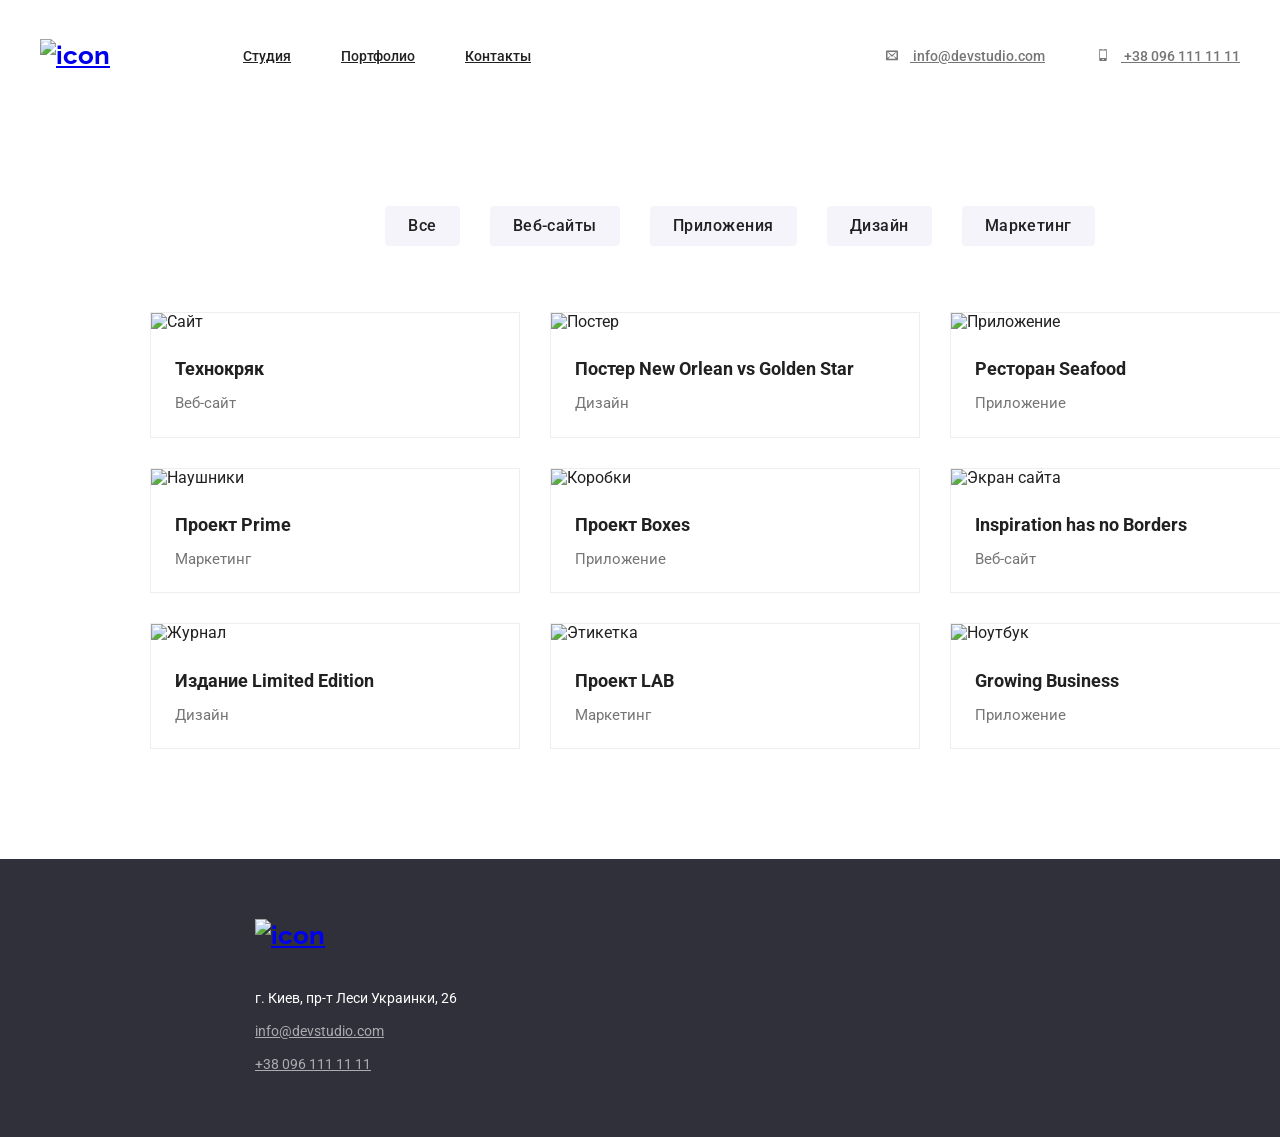
==== portfolio.html @ 8d063fea "commit" ====
<!DOCTYPE html>
<html lang="en">
<head>
    <meta charset="UTF-8">
    <meta name="viewport" content="width=device-width, initial-scale=1.0">
    <title>WebStudio</title>
    <link href="https://fonts.googleapis.com/css2?family=Roboto:wght@400;500;700;900&display=swap" rel="stylesheet"/>
    <link href="https://fonts.googleapis.com/css2?family=Raleway:wght@700&display=swap" rel="stylesheet"/>
    <link rel="stylesheet" href="https://cdnjs.cloudflare.com/ajax/libs/modern-normalize/1.0.0/modern-normalize.min.css">
    <link rel="stylesheet" href="./css/styles.css"/>
</head>
<body class="page">
    <header class="page-header">
        <nav class="container main-nav">
        <a href="/index.html" class="logo">
            <img src=" ./images/WebStudio.svg" alt="icon" />
         </a>

         <ul class="site-nav list">
            <li  class="item"> 
                <a href="./index.html" class="link .current">Студия</a>
            </li>
            <li class="item"> 
                <a href="./portfolio.html" class="link">Портфолио</a>
            </li>
            <li class="item">
                 <a href="" class="link">Контакты</a>
            </li>
         </ul>

         <ul class="auth-nav list">
            <li class="item">
                <a href="mailto:info@devstudio.com" class="nav-info">
                    <svg class="envelop-icon">
                    <use href="./images/sprite.svg#icon-envelop"></use>
                    </svg>
                    info@devstudio.com
                </a>
            </li>
            <li class="item"> 
                <a href="tel:+380961111111" class="nav-info">
                    <svg class="envelop-icon">
                        <use href="./images/sprite.svg#icon-mobile"></use>
                        </svg>
                    +38 096 111 11 11
                </a>
            </li>
         </ul>
        </nav> 
    </header>
     
    <main>
        
        <section class="portfolio-section">
            <ul class="nav-portfolio list">
                <li class="item">
                    <button type=button class="button-primary">Все</button>
                </li>
                <li class="item">
                    <button type=button class="button-primary">Веб-сайты</button>
                </li>
                <li class="item">
                    <button type=button class="button-primary">Приложения</button>
                </li>
                <li class="item">
                    <button type=button class="button-primary">Дизайн</button>
                </li>
                <li class="item">
                    <button type=button class="button-primary">Маркетинг</button>
                    
                </li>
            </ul>
        </section>
        
        <section class="exemples-section">
            <ul class="exemples-portfolio list">
                <li class="item">
                    <img src="./images/img.png" alt="Сайт" width="370">
                    <h1 class="exemples-title">Технокряк</h1>
                    <p class="about-portfolio-text">Веб-сайт</p>
                </li>
                <li class="item">
                    <img src="./images/img1.png" alt="Постер" width="370">
                    <h1 class="exemples-title">Постер New Orlean vs Golden Star</h1>
                    <p class="about-portfolio-text">Дизайн</p>
                </li>
                <li class="item">
                    <img src="./images/img2.png" alt="Приложение" width="370">
                    <h1 class="exemples-title">Ресторан Seafood</h1>
                    <p class="about-portfolio-text">Приложение</p>
                </li>
                <li class="item">
                    <img src="./images/img3.png" alt="Наушники" width="370">
                    <h1 class="exemples-title">Проект Prime</h1>
                    <p class="about-portfolio-text">Маркетинг</p>
                </li>
                <li class="item">
                    <img src="./images/img4.png" alt="Коробки" width="370">
                    <h1 class="exemples-title">Проект Boxes</h1>
                    <p class="about-portfolio-text">Приложение</p>
                </li>
                <li class="item">
                    <img src="./images/img5.png" alt="Экран сайта" width="370">
                    <h1 class="exemples-title">Inspiration has no Borders</h1>
                    <p class="about-portfolio-text">Веб-сайт</p>
                </li>
                <li class="item">
                    <img src="./images/img6.png" alt="Журнал" width="370">
                    <h1 class="exemples-title">Издание Limited Edition</h1>
                    <p class="about-portfolio-text">Дизайн</p>
                </li>
                <li class="item">
                    <img src="./images/img7.png" alt="Этикетка" width="370">
                    <h1 class="exemples-title">Проект LAB</h1>
                    <p class="about-portfolio-text">Маркетинг</p>
                </li>
                <li class="item">
                    <img src="./images/img8.png" alt="Ноутбук" width="370">
                    <h1 class="exemples-title">Growing Business</h1>
                    <p class="about-portfolio-text">Приложение</p>
                </li>
            </ul>
        </section>
    </main>

    <footer class="footer">
        <ul class="our-contacts list">
            <li class="logo-footer">
                <a href="/index.html" class="logo">
                    <img src=" ./images/WebStudio.svg" alt="icon" />
                 </a>
            </li>
            <li class="adress-footer">
               <p class="adress">г. Киев, пр-т Леси Украинки, 26</p>  
            </li>
            <li class="contacts-malito">
                <a href="mailto:info@devstudio.com" class="contacts-mt">info@devstudio.com</a>
            </li>
            <li class="contacts-tel">
                <a href="tel:+380961111111" class="contacts-mt">+38 096 111 11 11</a>
            </li>
        </ul>
    </footer>
</body>
</html>
---- css/styles.css ----
html {
    box-sizing: border-box;
}

*,
*::before,
*::after {
    box-sizing: inherit;
}

:root {
    --primary-text-color: #212121;
    --secondary-text-color: #757575;
    --three-text-color: #FFFFFF;
    --fourth-text-color: #2196F3;
    --five-text-color: rgba(255, 255, 255, 0.6);
    --six-text-color:#2F303A;
    --seven-text-color:#F5F4FA;
    --eleven-text-color: rgba(47, 48, 58, 0.4);
    --nine-text-color:#C4C4C4;
    --ten-text-color: #AFB1B8;
    --eleven-text-color: #E5E5E5;
}

.page {
    margin-right: auto;
    margin-left: auto;
    margin-bottom: auto;

    background: var(--three-text-color);
    color: var(--primary-text-color);
    font-family: 'Roboto', sans-serif;
}

.page-header {
    margin-left: auto;
    margin-right: auto;
    width: 1200px;
}

.list {
    list-style: none;
}

.main-nav {
    display: flex;
    align-items: center;
}

.logo {
    font-family: Raleway;
    font-weight: bold;      
    font-size: 26px;
    line-height: 1.3;
}

.site-nav {
    display: flex;
    margin-left: 93px;
}

.site-nav .item {
    margin-right: 50px;
}

.site-nav .item:last-child {
    margin-right: 0px;
}

.site-nav .item:not(:last-child) {
    margin-right: 50px;
}

.site-nav .link {
    display: block;
    padding-top: 32px;
    padding-bottom: 32px;

    color: var(--primary-text-color);
    font-weight: 500;
    font-size: 14px;
    line-height: 1.15;
}

.site-nav .link:hover, .site-nav .link:focus {
    color: var(--fourth-text-color); 
}

.site-nav .link.current {
    color: var(--fourth-text-color);
}

.auth-nav {
    display: flex;
    margin-left: auto;
    justify-content: space-between;
    align-items: center;
}

.auth-nav .item + .item {
    margin-left: 50px;
}

.nav-info {
    display: block;
    padding-top: 32px;
    padding-bottom: 32px;

    color:var(--secondary-text-color);
    font-weight: 500;
    font-size: 14px;
    line-height: 1.15;
}

.nav-info:hover, .nav-info:focus {
    color: var(--fourth-text-color); 
}

.envelop {
    display: flex;
}

.envelop-icon {
    width: 16px;
    height: 12px;
    margin-right: 10px;
    fill: var(--secondary-text-color);
}

.envelop-icon:hover {
    fill: var(--fourth-text-color);
} 

.envelop-icon:focus {
    fill: var(--fourth-text-color);
}



             /*hero*/


.our-section {
    margin-top: 0px;
    color: var(--primary-text-color);  
}

.hero {
    margin-left: auto;
    margin-right: auto;
    margin-top: 0px;
    height: 600px;
    text-align: center;
    background: var(--six-text-color);

}

.hero {
    background-image:linear-gradient(var(--nine-text-color));
    background-image: url(../images/Img9.jpg);
    background-repeat: no-repeat;
    background-position: center;
    background-size: cover;
}

.button {
    display: inline-block;
    padding: 10px 32px;
    border-radius: 4px;
    border: 1px solid transparent;
    margin-bottom: 200px;
    align-items: center;

    color: var(--three-text-color);
    background: var(--fourth-text-color);
    font-weight: bold;
    font-size: 16px;
    line-height: 1.87;
    text-align: center;
}

.hero-title {
    margin-top: 0px;
    margin-bottom: 0px;
    padding-bottom: 30px;
    padding-top: 200px;
    padding-left: 452px;
    padding-right: 452px;
    color: var(--three-text-color);
    font-weight: 900;
    font-size: 44px;
    line-height: 1.36;
    text-align: center;
    text-transform: uppercase;
}

.our-section{
    display: flex;
    margin-left: auto;
    margin-right: auto;
    width: 1440px;
    justify-content: center;

}

.about-our {
    display: flex;
    margin-top: 0px;
    margin-bottom: 0px;
    padding-right: 20px;
    padding-left: 20px;
    padding-top: 94px;
    flex-wrap: wrap;
}

.about-our .item {
    display: block;
}

.about-our .item::before {
    display: block;
    content: "";
    height: 120px;
    background-color: var(--seven-text-color);
    border-radius: 4px;
    margin-right: 30px;

    background-repeat: no-repeat;
    background-position: center;
}

.icon-anthena::before {
    background-image: url(../images/antenna1.png);
}

.icon-clock::before {
    background-image: url(../images/clock1.png);
}

.icon-diagram::before {
    background-image: url(../images/diagram1.png);
}

.icon-astronaut::before {
    background-image: url(../images/astronaut1.png);
}

.about-our-title {
    margin-top: 0px;
    margin-bottom: 0px;
    padding-top: 30px;
    padding-bottom: 10px;

    color: var(--primary-text-color);
    font-weight: bold;
    font-size: 14px;
    line-height: 1.15;
    text-transform: uppercase;
}

.about-our-text {
    margin-right: 30px;
    width: 270px;
    margin-top: 0px;
    margin-bottom: 0px;
    padding-bottom: 94px;

    color: var(--secondary-text-color);
    font-size: 15px;
    line-height: 1.7;
}

.about-our .item:last-child {
    margin-right: 0px;
}

    /*work*/

.work-section {
    margin-left: auto;
    margin-right: auto;
    width: 1440px;
    justify-content: center;
}

.work {
    margin-top: 0px;
    margin-bottom: 0px;
    padding-bottom: 50px;

    color: var(--primary-text-color);
    font-weight: bold;
    font-size: 36px;
    line-height: 1.16;
    text-align: center;
}

.our-work {
    display: flex;
    justify-content: center;
    margin-top: 0px;
    padding-left: 20px;
    padding-right: 20px;
    padding-bottom: 94px;
}

.our-work .item {
    margin-right: 30px;
}

.our-work .item:last-child {
    margin-right: 0px;
}

        /*team*/

.team-section {
    margin-left: auto;
    margin-right: auto;
    margin-bottom: auto;
    justify-content: center;
    background: var(--seven-text-color); 
    padding-bottom: 94px;  

}

.team   {
    margin-top: 0px;
    padding-bottom: 50px;
    padding-top: 94px;

    color: var(--primary-text-color);
    font-weight: bold;
    font-size: 36px;
    line-height: 1.16;
    text-align: center; 
}

.teamated {
    margin-top: 0px;
    margin-bottom: 0px;
    padding-bottom: 10px;
    width: 270px;

    color: var(--primary-text-color);
    font-weight: 500;
    font-size: 16px;
    line-height: 1.18;
    text-align: center;
}

.about-team-text {
    margin-right: 30px;
    width: 270px;
    margin-top: 0px;
    margin-bottom: 0px;
    /*padding-bottom: 30px;*/

    color:var(--secondary-text-color);
    font-size: 15px;
    line-height: 1.7;
    text-align: center;
}

.our-team {
    display: flex;
    justify-content: center;
    margin-top: 0px;
    margin-bottom: 0px;

}

.our-team .item {
    flex-grow: 0;
    margin-right: 30px;
    width: 270px;
    background-color: var(--three-text-color);
    border-radius: 0px 0px 4px 4px;
    box-shadow: 0px 1px 3px rgba(0, 0, 0, 0.12), 0px 1px 1px rgba(0, 0, 0, 0.14), 0px 2px 1px rgba(0, 0, 0, 0.2);
}

.photo-team {
    margin-top: 0px;
    padding-bottom: 30px;
}

.social {
    display: flex;
    justify-content: center;
    padding-top: 16px;
    padding-bottom: 30px;
    margin-left: auto;
    margin-right: auto;
    padding-left: 0px;
}


.social-item {
    width: 20px;
    height: 20px;
    fill: #AFB1B8;
}

.social-item:not(:last-child) {
    margin-right: 10px;
}

.social-item:hover, .social-lists:focus, 
.social-item:focus, .social-lists:hover {
    fill: var(--three-text-color);
    background-color: var(--fourth-text-color);
}

.social-lists {
    display: flex;
    justify-content: center;
    align-items: center;
    width: 44px;
    height: 44px;
    background-color: var(--three-text-color);
    border-radius: 50%;
    -webkit-border-radius: 50%;
    -moz-border-radius: 50%;
    -ms-border-radius: 50%;
    -o-border-radius: 50%;
}

       /*clients*/
.our-clients .item {
    width: 170px;
    background-color: var(--eleven-text-color);
}

.our-clients {
    display: flex;
}

.icon-clients {
    width: 45px;
    height: 50px;
    fill: var(--fourth-text-color);
}

       /*foorer*/

.footer {
    background: var(--six-text-color); 
}

.our-contacts {
    margin-top: 0px;
    margin-bottom: 0px;
    margin-left: 215px;
}

.logo-footer {
    padding-top: 60px;
}

.adress-footer {
    margin-top: 0px;
    margin-bottom: 0px;
    padding-top: 20px;
}

.adress {
    margin-right: 0px;
    margin-bottom: 0px;
    color: var(--three-text-color);
    font-size: 14px;
    line-height: 1.7;
}

.contacts-malito {
    padding-top: 9px;
}

.contacts-tel {
    padding-top: 9px;
    padding-bottom: 60px;
}

.contacts-mt {
    color: var(--five-text-color);
    font-size: 14px;
    line-height: 1.7;
}



/* Portfolio*/

.portfolio-section {
    width: 1440px;
    margin-top: 0px;
    margin-right: auto;
    margin-left: auto;
}

.nav-portfolio {
    display: flex;
    margin-top: 0px;
    justify-content: center;
}

.nav-portfolio .item {
    margin-right: 30px;
    padding-top: 94px;
}

.nav-portfolio .item:last-child {
    margin-right: 0px;
}

.button-primary {
    display: inline-block;
    padding: 6px 22px;
    border-radius: 4px;
    border: 1px solid transparent;

    color: var(--primary-text-color);
    background: var(--seven-text-color);
    font-family: inherit;
    font-weight: 500;
    font-size: 16px;
    line-height: 1.6;
    letter-spacing: 0.03em;
    text-align: center;
}

.button-primary:hover, .button-primary:focus {
    color: var(--three-text-color);
    background: var(--fourth-text-color);
}

.exemples-section {
    width: 1440px;
    padding-left: 110px;
    padding-right: 20px;
    margin-top: 0px;
    margin-bottom: 0px;
    margin-left: auto;
    margin-right: auto;
}

.exemples-portfolio {
    display: flex;
    flex-wrap: wrap;
    padding-top: 50px;
    padding-bottom: 94px;
}

.exemples-portfolio .item {
    width: 370px;
    margin-right: 30px;
    margin-bottom: 30px;

    border: 1px solid #EEEEEE;
    box-sizing: border-box;
}

.exemples-portfolio .item:hover, .exemples-portfolio .item:focus {
    box-shadow: 0px 1px 1px rgba(0, 0, 0, 0.12), 0px 4px 4px rgba(0, 0, 0, 0.06), 1px 4px 6px rgba(0, 0, 0, 0.16);
}


.exemples-portfolio .item:nth-child(3n) {
    margin-right: 0px;
}

.exemples-portfolio .item.item:nth-last-child(-n + 3) {
    margin-bottom: 0px;
}

.exemples-title {
    width: 322px;
    padding-top: 20px;
    padding-left: 24px;
    margin-top: 0px;
    margin-bottom: 0px;
    color: var(--primary-text-color);
    font-weight: bold;
    font-size: 18px;
    line-height: 2;
}

.about-portfolio-text {
    width: 322px;
    margin-top: 0px;
    padding-top: 4px;
    padding-left: 24px;
    padding-bottom: 20px;
    margin-bottom: 0px;

    color: var(--secondary-text-color);
    font-size: 15px;
    line-height: 1.7;
}


/*основной цвет color: #212121; 
 /* второстепенный цвет color: #757575;
 /* третий цвет  color: #FFFFFF;
 /* цвет ссылки color: #2196F3;
 /* для адреса в низу color: rgba(255, 255, 255, 0.6);

 /* шапка background: #FFFFFF;
 /* вторая секция и футер background: #2F303A;
 /*  основа под второй секцией и на портфолио background: #FFFFFF;
 /* цвет нашей команды background: #F5F4FA;
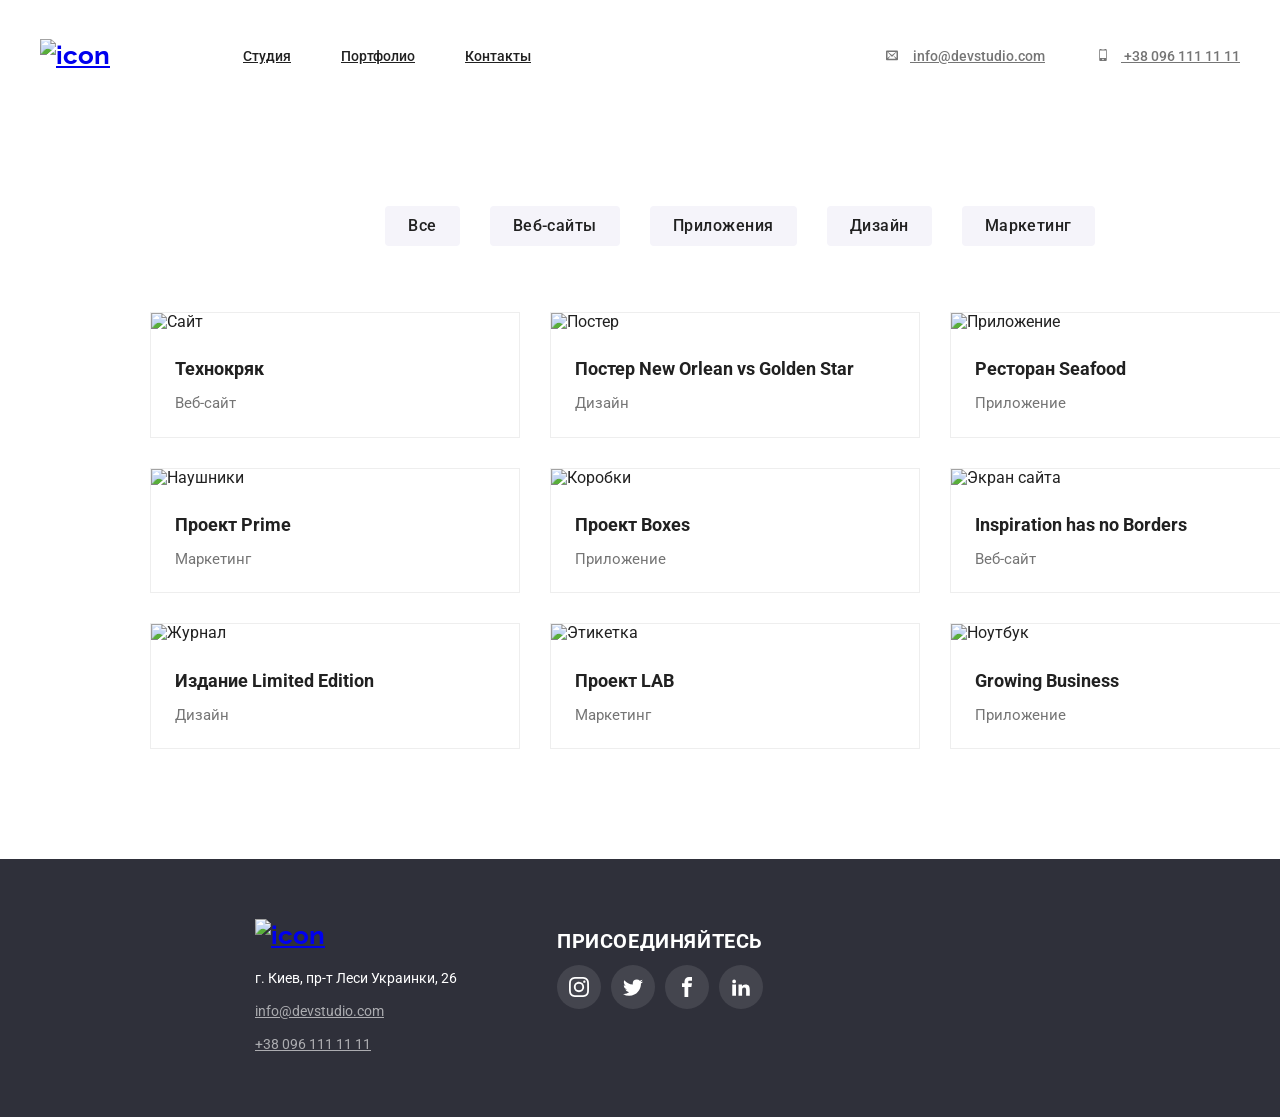
==== commit b2a1597c: "commit" ====
--- a/portfolio.html
+++ b/portfolio.html
@@ -124,6 +124,7 @@
     </main>
 
     <footer class="footer">
+        <div class="footer-div">
         <ul class="our-contacts list">
             <li class="logo-footer">
                 <a href="/index.html" class="logo">
@@ -140,6 +141,40 @@
                 <a href="tel:+380961111111" class="contacts-mt">+38 096 111 11 11</a>
             </li>
         </ul>
+            <div>
+            <h3 class="footer-social-title">присоединяйтесь</h3>
+            <ul class="footer-social list">
+                <li class="footer-social-tools">
+                    <a href="instagram.com" class="footer-social-lists">
+                        <svg class="footer-social-item">
+                            <use href="./images/sprite.svg#icon-instagram"></use>
+                        </svg>
+                    </a>
+                </li>
+                <li class="footer-social-tools">
+                    <a href="twitter.com" class="footer-social-lists">
+                        <svg class="footer-social-item">
+                            <use href="./images/sprite.svg#icon-twitter"></use>
+                        </svg>
+                    </a> 
+                </li>
+                <li class="footer-social-tools">
+                    <a href="facebook.com" class="footer-social-lists">
+                        <svg class="footer-social-item">
+                            <use href="./images/sprite.svg#icon-facebook"></use>
+                        </svg>
+                    </a>
+                </li>
+                <li class="footer-social-tools">
+                    <a href="linkedin.com" class="footer-social-lists">
+                        <svg class="footer-social-item">
+                            <use href="./images/sprite.svg#icon-linkedin2"></use>
+                        </svg>
+                    </a>
+                </li>
+            </ul>
+            </div>
+        </div>
     </footer>
 </body>
 </html>
--- a/css/styles.css
+++ b/css/styles.css
@@ -20,6 +20,7 @@
     --nine-text-color:#C4C4C4;
     --ten-text-color: #AFB1B8;
     --eleven-text-color: #E5E5E5;
+    --twelw-text-color:rgba(255, 255, 255, 0.1);
 }
 
 .page {
@@ -426,20 +427,65 @@
 }
 
        /*clients*/
+.clients {
+    margin-top: 0px;
+    margin-bottom: 0px;
+    padding-top: 94px;
+    padding-bottom: 50px;
+
+    font-family: Roboto;
+    font-style: normal;
+    font-weight: bold;
+    font-size: 36px;
+    line-height: 42px;
+    text-align: center;
+}
+
+
+.our-clients .item {
+    background-color: var(--three-text-color);
+}
+
+.our-clients {
+    display: flex;
+    justify-content: center;
+    align-items: center;
+    padding-bottom: 94px;
+}
+
 .our-clients .item {
     width: 170px;
-    background-color: var(--eleven-text-color);
-}
-
-.our-clients {
-    display: flex;
-}
-
-.icon-clients {
-    width: 45px;
-    height: 50px;
-    fill: var(--fourth-text-color);
-}
+    height: 90px;
+    border: 1px solid #AFB1B8;
+    box-sizing: border-box;
+    border-radius: 4px;
+    justify-content: center;
+    align-items: center;
+    padding-left: 60px;
+    padding-top: 22px;
+}
+
+.client-one {
+    justify-content: center;
+    align-items: center;
+}
+
+
+.our-clients .item:not(:last-child) {
+    margin-right: 30px;
+}
+
+.icon-client {
+    justify-content: center;
+    align-items: center;
+}
+
+.icon-client:hover, .client-one:hover,
+.icon-client:focus, .client-one:focus {
+    fill: var(--three-text-color);
+    background-color: var(--fourth-text-color);
+}
+
 
        /*foorer*/
 
@@ -460,7 +506,7 @@
 .adress-footer {
     margin-top: 0px;
     margin-bottom: 0px;
-    padding-top: 20px;
+
 }
 
 .adress {
@@ -486,7 +532,71 @@
     line-height: 1.7;
 }
 
-
+.footer-social-title {
+    margin-top: 0px;
+    margin-bottom: 0px;
+    padding-top: 74px;
+    padding-left: 100px;
+
+    color: var(--three-text-color);
+    font-family: Roboto;
+    font-style: normal;
+    font-weight: bold;
+    font-size: 20px;
+    line-height: 16px;
+    letter-spacing: 0.03em;
+    text-transform: uppercase;
+}
+
+.footer-social {
+    display: flex;
+    padding-left: 100px;
+}
+
+.footer-social-tools {
+    margin-right: 10px;
+    width: 44px;
+    height: 44px;
+}
+
+
+.footer-social-item {
+    width: 20px;
+    height: 20px;
+    fill: var(--three-text-color);
+}
+
+.footer-social-item:not(:last-child) {
+    margin-right: 10px;
+}
+
+.footer-social-item:hover,  .footer-social-lists:hover,  
+.footer-social-item:focus,  .footer-social-lists:focus {
+    background-color: var(--fourth-text-color);
+}
+
+.footer-social-lists:hover  
+.footer-social-lists:focus {
+    background-color: var(--fourth-text-color);
+}
+
+.footer-social-lists {
+    display: flex;
+    justify-content: center;
+    align-items: center;
+    width: 44px;
+    height: 44px;
+    background-color: var(--twelw-text-color);
+    border-radius: 50%;
+    -webkit-border-radius: 50%;
+    -moz-border-radius: 50%;
+    -ms-border-radius: 50%;
+    -o-border-radius: 50%;
+}
+
+.footer-div {
+display: flex;
+}
 
 /* Portfolio*/
 
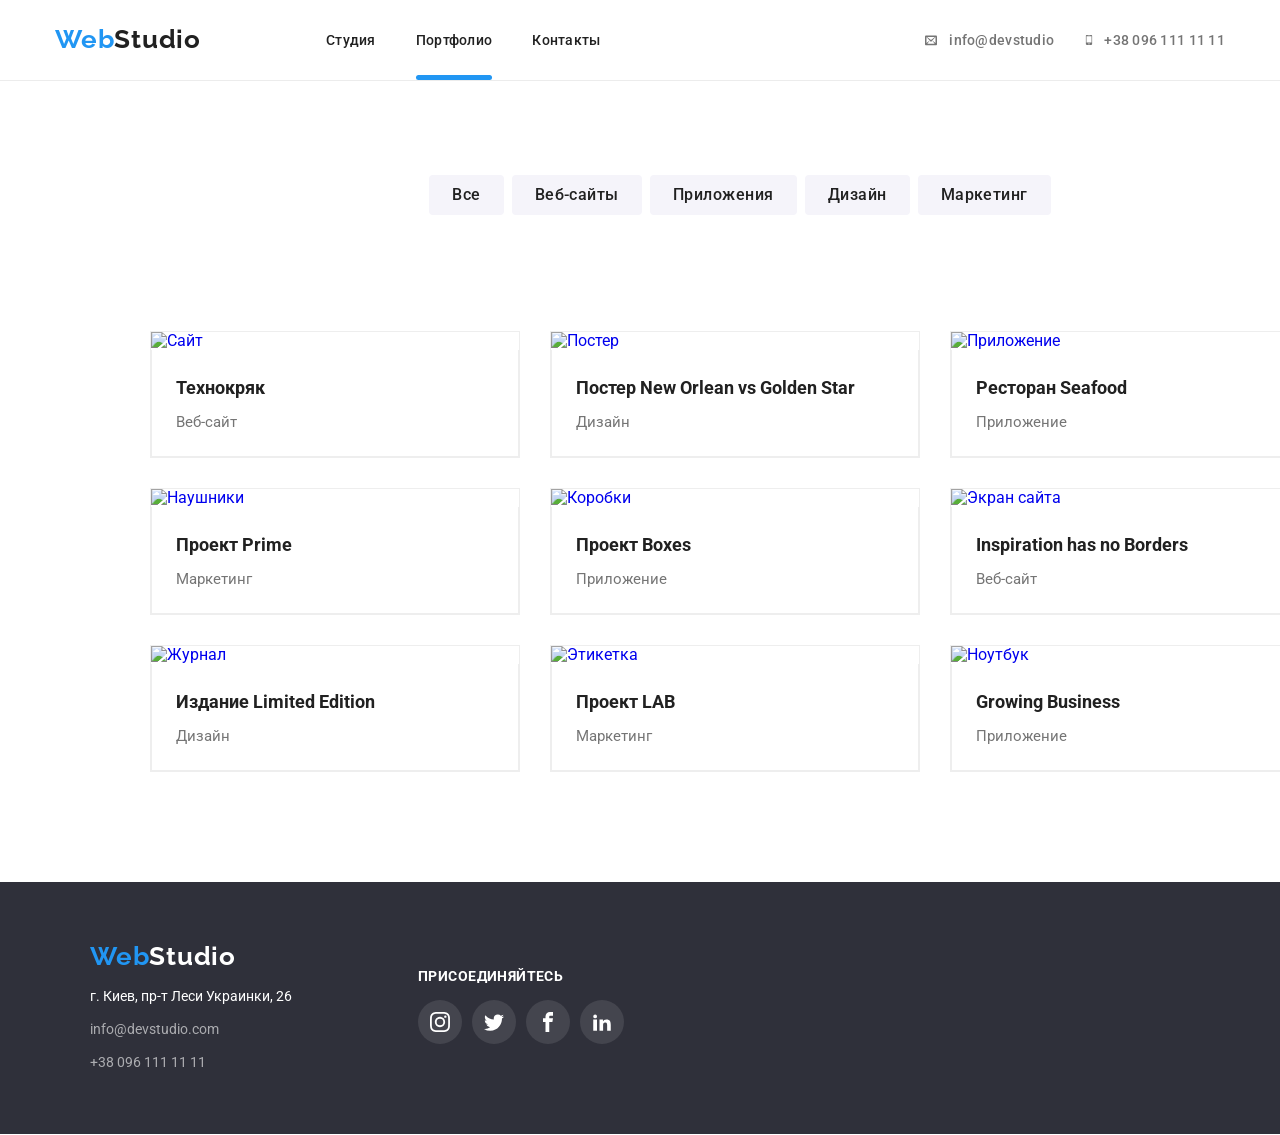
==== commit 2e044f8f: "1" ====
--- a/portfolio.html
+++ b/portfolio.html
@@ -11,42 +11,46 @@
 </head>
 <body class="page">
     <header class="page-header">
-        <nav class="container main-nav">
-        <a href="/index.html" class="logo">
-            <img src=" ./images/WebStudio.svg" alt="icon" />
-         </a>
-
-         <ul class="site-nav list">
-            <li  class="item"> 
-                <a href="./index.html" class="link .current">Студия</a>
-            </li>
-            <li class="item"> 
-                <a href="./portfolio.html" class="link">Портфолио</a>
-            </li>
-            <li class="item">
-                 <a href="" class="link">Контакты</a>
-            </li>
-         </ul>
-
-         <ul class="auth-nav list">
-            <li class="item">
-                <a href="mailto:info@devstudio.com" class="nav-info">
-                    <svg class="envelop-icon">
-                    <use href="./images/sprite.svg#icon-envelop"></use>
-                    </svg>
-                    info@devstudio.com
-                </a>
-            </li>
-            <li class="item"> 
-                <a href="tel:+380961111111" class="nav-info">
-                    <svg class="envelop-icon">
-                        <use href="./images/sprite.svg#icon-mobile"></use>
-                        </svg>
-                    +38 096 111 11 11
-                </a>
-            </li>
-         </ul>
-        </nav> 
+        <div class="container">
+                                 <! -- logo -- >
+            <a class="logo link" href="./index.html" aria-label="Главная страница"
+            ><span class="logo-text link hover">Web</span> Studio</a>
+                                <! -- navigation -->
+            <nav class="header-navigation">
+                <ul class="header-navigation-list list">
+                    <li>
+                        <a class="link hover focus current" href="index.html">Студия</a>
+                    </li>
+                    <li class="active-page">
+                        <a class="link hover focus menu-underline" href="portfolio.html">Портфолио</a>
+                    </li>
+                    <li class="">
+                        <a class="link hover focus menu-underline" href="#">Контакты</a>
+                    </li>
+                </ul>
+            </nav>
+                             <!-- contacts -->
+            <address class="header-address">
+                <ul class="contact-nav list menu">
+                    <li class="menu-item">
+                      <a href="mailto:info@devstudio" class="link email">
+                        <svg class="envelope">
+                          <use href="./images/sprite.svg#icon-envelop"></use>
+                        </svg>
+                        info@devstudio
+                      </a>
+                    </li>
+                    <li class="menu-item">
+                      <a href="tel:+380961111111" class="link phone">
+                        <svg class="smartphone">
+                          <use href="./images/sprite.svg#icon-mobile"></use>
+                        </svg>
+                        +38 096 111 11 11
+                      </a>
+                    </li>
+                  </ul>
+          </address>
+        </div>
     </header>
      
     <main>
@@ -66,60 +70,142 @@
                     <button type=button class="button-primary">Дизайн</button>
                 </li>
                 <li class="item">
-                    <button type=button class="button-primary">Маркетинг</button>
-                    
+                    <button type=button class="button-primary">Маркетинг</button>  
                 </li>
             </ul>
         </section>
         
         <section class="exemples-section">
+            <div class="product-thumb">
             <ul class="exemples-portfolio list">
                 <li class="item">
-                    <img src="./images/img.png" alt="Сайт" width="370">
-                    <h1 class="exemples-title">Технокряк</h1>
-                    <p class="about-portfolio-text">Веб-сайт</p>
-                </li>
-                <li class="item">
-                    <img src="./images/img1.png" alt="Постер" width="370">
+                    <a class="img-item" href="./">
+                        <div class="product-thumb">
+                            <img src="./images/img.png" alt="Сайт" width="370">
+                            <p class="portfolio-actions"> 
+                                Технокряк это современная площадка распространения коронавируса. Компании используют эту платформу для цифрового шпионажа и атак на защищённые сервера конкурентов.
+                            </p>
+                         </div>
+                         <div class="portfolio-meta">
+                            <h1 class="exemples-title">Технокряк</h1>
+                                <p class="about-portfolio-text">Веб-сайт</p>
+                        </div>
+                    </a>
+                </li>
+                <li class="item">
+                    <a class="img-item" href="./">
+                        <div class="product-thumb">
+                    <img src="./images/img1.png" alt="Постер" width="370">  
+                    <p class="portfolio-actions"> 
+                        Технокряк это современная площадка распространения коронавируса. Компании используют эту платформу для цифрового шпионажа и атак на защищённые сервера конкурентов.
+                    </p>
+                 </div>
+                 <div class="portfolio-meta">
                     <h1 class="exemples-title">Постер New Orlean vs Golden Star</h1>
                     <p class="about-portfolio-text">Дизайн</p>
-                </li>
-                <li class="item">
+                </div>
+                </a>
+                </li>
+                <li class="item">
+                    <a class="img-item" href="./">
+                        <div class="product-thumb">
                     <img src="./images/img2.png" alt="Приложение" width="370">
+                    <p class="portfolio-actions"> 
+                        Технокряк это современная площадка распространения коронавируса. Компании используют эту платформу для цифрового шпионажа и атак на защищённые сервера конкурентов.
+                    </p>
+                 </div>
+                 <div class="portfolio-meta">
                     <h1 class="exemples-title">Ресторан Seafood</h1>
                     <p class="about-portfolio-text">Приложение</p>
-                </li>
-                <li class="item">
+                </div>
+                </a>
+                </li>
+                <li class="item">
+                    <a class="img-item" href="./">
+                        <div class="product-thumb">
                     <img src="./images/img3.png" alt="Наушники" width="370">
+                    <p class="portfolio-actions"> 
+                        Технокряк это современная площадка распространения коронавируса. Компании используют эту платформу для цифрового шпионажа и атак на защищённые сервера конкурентов.
+                    </p>
+                 </div>
+                 <div class="portfolio-meta">
                     <h1 class="exemples-title">Проект Prime</h1>
                     <p class="about-portfolio-text">Маркетинг</p>
-                </li>
-                <li class="item">
+                </div>
+                </a>
+                </li>
+                <li class="item">
+                    <a class="img-item" href="./">
+                        <div class="product-thumb">
                     <img src="./images/img4.png" alt="Коробки" width="370">
+                    <p class="portfolio-actions"> 
+                        Технокряк это современная площадка распространения коронавируса. Компании используют эту платформу для цифрового шпионажа и атак на защищённые сервера конкурентов.
+                    </p>
+                 </div>
+                 <div class="portfolio-meta">
                     <h1 class="exemples-title">Проект Boxes</h1>
                     <p class="about-portfolio-text">Приложение</p>
-                </li>
-                <li class="item">
+                </div>
+                </a>
+                </li>
+                <li class="item">
+                    <a class="img-item" href="./">
+                        <div class="product-thumb">
                     <img src="./images/img5.png" alt="Экран сайта" width="370">
+                    <p class="portfolio-actions"> 
+                        Технокряк это современная площадка распространения коронавируса. Компании используют эту платформу для цифрового шпионажа и атак на защищённые сервера конкурентов.
+                    </p>
+                 </div>
+                 <div class="portfolio-meta">
                     <h1 class="exemples-title">Inspiration has no Borders</h1>
                     <p class="about-portfolio-text">Веб-сайт</p>
-                </li>
-                <li class="item">
+                </div>
+                </a>
+                </li>
+                <li class="item">
+                    <a class="img-item" href="./">
+                        <div class="product-thumb">
                     <img src="./images/img6.png" alt="Журнал" width="370">
+                    <p class="portfolio-actions"> 
+                        Технокряк это современная площадка распространения коронавируса. Компании используют эту платформу для цифрового шпионажа и атак на защищённые сервера конкурентов.
+                    </p>
+                 </div>
+                 <div class="portfolio-meta">
                     <h1 class="exemples-title">Издание Limited Edition</h1>
                     <p class="about-portfolio-text">Дизайн</p>
-                </li>
-                <li class="item">
+                </div>
+                </a>
+                </li>
+                <li class="item">
+                    <a class="img-item" href="./">
+                        <div class="product-thumb">
                     <img src="./images/img7.png" alt="Этикетка" width="370">
+                    <p class="portfolio-actions"> 
+                        Технокряк это современная площадка распространения коронавируса. Компании используют эту платформу для цифрового шпионажа и атак на защищённые сервера конкурентов.
+                    </p>
+                 </div>
+                 <div class="portfolio-meta">
                     <h1 class="exemples-title">Проект LAB</h1>
                     <p class="about-portfolio-text">Маркетинг</p>
-                </li>
-                <li class="item">
-                    <img src="./images/img8.png" alt="Ноутбук" width="370">
-                    <h1 class="exemples-title">Growing Business</h1>
-                    <p class="about-portfolio-text">Приложение</p>
+                </div>
+                </a>
+                </li>
+                <li class="item">
+                    <a class="img-item" href="./">
+                    <div class="product-thumb">
+                        <img src="./images/img8.png" alt="Ноутбук" width="370">
+                             <p class="portfolio-actions"> 
+                                Технокряк это современная площадка распространения коронавируса. Компании используют эту платформу для цифрового шпионажа и атак на защищённые сервера конкурентов.
+                            </p>
+                    </div>
+                    <div class="portfolio-meta">
+                        <h1 class="exemples-title">Growing Business</h1>
+                        <p class="about-portfolio-text">Приложение</p>
+                    </div>
+                    </a>
                 </li>
             </ul>
+            </div>
         </section>
     </main>
 
@@ -127,9 +213,8 @@
         <div class="footer-div">
         <ul class="our-contacts list">
             <li class="logo-footer">
-                <a href="/index.html" class="logo">
-                    <img src=" ./images/WebStudio.svg" alt="icon" />
-                 </a>
+                <a class="logoo link" href="./index.html" aria-label="Главная страница"
+                ><span class="logoo-text link hover">Web</span><span class="log-text"> Studio</span></a>
             </li>
             <li class="adress-footer">
                <p class="adress">г. Киев, пр-т Леси Украинки, 26</p>  
@@ -141,7 +226,7 @@
                 <a href="tel:+380961111111" class="contacts-mt">+38 096 111 11 11</a>
             </li>
         </ul>
-            <div>
+            <div class="conect">
             <h3 class="footer-social-title">присоединяйтесь</h3>
             <ul class="footer-social list">
                 <li class="footer-social-tools">
--- a/css/styles.css
+++ b/css/styles.css
@@ -19,14 +19,12 @@
     --eleven-text-color: rgba(47, 48, 58, 0.4);
     --nine-text-color:#C4C4C4;
     --ten-text-color: #AFB1B8;
-    --eleven-text-color: #E5E5E5;
+    --elevenn-text-color: #E5E5E5;
     --twelw-text-color:rgba(255, 255, 255, 0.1);
 }
 
 .page {
-    margin-right: auto;
-    margin-left: auto;
-    margin-bottom: auto;
+    margin: 0px;
 
     background: var(--three-text-color);
     color: var(--primary-text-color);
@@ -34,184 +32,389 @@
 }
 
 .page-header {
+    border-bottom: 1px solid #ececec;
+}
+
+.list {
+    list-style: none;
+}
+ 
+
+                  /*!----Header-----*/
+
+.container {
+    display: flex;
+    align-items: center;
+    width: 1200px;
+    margin: 0 auto;
+    padding-left: 15px;
+    padding-right: 15px;
+}
+
+                /*logo*/
+.logo {
+    display: flex;
+    align-items: center;
+  
+    font-family: Raleway;
+    font-style: normal;
+    font-weight: bold;
+    text-transform: capitalize;
+    font-size: 26px;
+    letter-spacing: 0.03em;
+    color: var(--primary-text-color);
+    text-decoration: none;
+  
+    margin-right: 85px;
+  }
+  .logo-text {
+    font-family: Raleway;
+    font-style: normal;
+    font-weight: bold;
+    text-transform: capitalize;
+    font-size: 26px;
+    letter-spacing: 0.03em;
+    color: var(--fourth-text-color);
+  }
+
+             /*navigation*/
+
+.header-navigation {
+    display: flex;
+    align-items: center;
+}
+
+.header-navigation-list {
+    display: flex;
+    align-items: center;
+    margin-top: 0px;
+    margin-bottom: 0px;
+}
+
+.header-navigation-list li:not(:last-child) {
+    margin-right: 40px;
+}
+  
+.header-navigation-list a {
+    font-weight: 500;
+    font-size: 14px;
+    letter-spacing: 0.02em;
+    color: var(--primary-text-color);
+  
+    transition: color 250ms cubic-bezier(0.4, 0, 0.2, 1);
+    text-decoration: none;
+}
+  
+.active-page,
+.menu-underline {
+    display: flex;
+    align-items: center;
+  
+    height: 80px;
+}
+
+.active-page a.current {
+    color: var(--fourth-text-color);
+}
+
+                    /* menu underline ===========================  */
+.active-page,
+.menu-underline {
+    position: relative;
+}
+  
+.active-page::after,
+.menu-underline::after {
+    content: "";
+    display: block;
+    width: 100%;
+    height: 5px;
+    border-radius: 3px;
+    background-color: var(--fourth-text-color);
+  
     margin-left: auto;
     margin-right: auto;
-    width: 1200px;
-}
-
-.list {
-    list-style: none;
-}
-
-.main-nav {
-    display: flex;
-    align-items: center;
-}
-
-.logo {
-    font-family: Raleway;
-    font-weight: bold;      
-    font-size: 26px;
-    line-height: 1.3;
-}
-
-.site-nav {
-    display: flex;
-    margin-left: 93px;
-}
-
-.site-nav .item {
-    margin-right: 50px;
-}
-
-.site-nav .item:last-child {
-    margin-right: 0px;
-}
-
-.site-nav .item:not(:last-child) {
-    margin-right: 50px;
-}
-
-.site-nav .link {
-    display: block;
-    padding-top: 32px;
-    padding-bottom: 32px;
-
-    color: var(--primary-text-color);
+  
+    position: absolute;
+    bottom: 0;
+  
+    opacity: 0;
+    transition: opacity 250ms cubic-bezier(0.4, 0, 0.2, 1);
+}
+  
+.active-page::after {
+    opacity: 1;
+}
+  
+.menu-underline:hover::after,
+.menu-underline:focus::after {
+    opacity: 1;
+}
+
+               /* contacts ==================================== */
+.header-address {
+    margin-left: auto;
+}
+
+.header-address ul {
+    display: flex;
+    align-items: center;
+    margin-top: 0px;
+    margin-bottom: 0px;
+}
+
+.header-address-list li:not(:last-child) {
+    margin-right: 30px;
+}
+
+.contact-nav .link:hover,
+.contact-nav .link:focus {
+    fill:  var(--fourth-text-color);
+    color: var(--fourth-text-color);
+  
+}
+
+.email:hover .envelope,
+.email:focus .envelope {
+    fill:  var(--fourth-text-color);
+}
+
+.phone:hover .smartphone,
+.phone:focus .smartphone {
+    fill:  var(--fourth-text-color);
+}
+
+.email:hover,
+.email:focus {
+    fill:  var(--fourth-text-color);
+}
+
+.phone:hover,
+.phone:focus {
+  fill:  var(--fourth-text-color);
+}
+
+.email {
+    display: flex;
+    margin-right: 30px;
+    align-items: center;
+    font-family: Roboto;
+    font-style: normal;
     font-weight: 500;
     font-size: 14px;
-    line-height: 1.15;
-}
-
-.site-nav .link:hover, .site-nav .link:focus {
-    color: var(--fourth-text-color); 
-}
-
-.site-nav .link.current {
-    color: var(--fourth-text-color);
-}
-
-.auth-nav {
-    display: flex;
-    margin-left: auto;
-    justify-content: space-between;
-    align-items: center;
-}
-
-.auth-nav .item + .item {
-    margin-left: 50px;
-}
-
-.nav-info {
-    display: block;
-    padding-top: 32px;
-    padding-bottom: 32px;
-
-    color:var(--secondary-text-color);
+    line-height: 16px;
+    letter-spacing: 0.02em;
+    color: var(--secondary-text-color);
+    transition-duration: 250ms;
+    transition-timing-function: cubic-bezier(0.4, 0, 0.2, 1);
+    text-decoration: none;
+}
+
+.phone {
+    display: flex;
+    align-items: center;
+    font-family: Roboto;
+    font-style: normal;
     font-weight: 500;
     font-size: 14px;
-    line-height: 1.15;
-}
-
-.nav-info:hover, .nav-info:focus {
-    color: var(--fourth-text-color); 
-}
-
-.envelop {
-    display: flex;
-}
-
-.envelop-icon {
-    width: 16px;
-    height: 12px;
-    margin-right: 10px;
-    fill: var(--secondary-text-color);
-}
-
-.envelop-icon:hover {
-    fill: var(--fourth-text-color);
-} 
-
-.envelop-icon:focus {
-    fill: var(--fourth-text-color);
-}
+    line-height: 16px;
+    letter-spacing: 0.02em;
+    color: var(--secondary-text-color);
+    transition-duration: 250ms;
+    transition-timing-function: cubic-bezier(0.4, 0, 0.2, 1);
+    text-decoration: none;
+}
+
+
+.envelope {
+  display: inline-flex;
+  justify-content: center;
+  align-items: center;
+  width: 16px;
+  height: 12px;
+  margin-top: 0;
+  margin-bottom: 0;
+  margin-left: 0; 
+  margin-right: 10px;
+  padding: 0;
+  content: "";
+  background-size: contain;
+  background-repeat: no-repeat;
+  background-position: center;
+  fill: currentColor;
+  transition-duration: 250ms;
+  transition-timing-function: cubic-bezier(0.4, 0, 0.2, 1);
+}
+ 
+.smartphone {
+  display: inline-flex;
+  justify-content: center;
+  align-items: center;
+  
+  width: 10px;
+  height: 16px;
+  margin-top: 0;
+  margin-bottom: 0;
+  margin-left: 0; 
+  margin-right: 10px;
+  padding: 0;
+  content: "";
+  background-size: contain;
+  background-repeat: no-repeat;
+  background-position: center;
+  fill: currentColor;
+  transition-duration: 250ms;
+  transition-timing-function: cubic-bezier(0.4, 0, 0.2, 1);
+}
+
 
 
 
              /*hero*/
 
-
-.our-section {
-    margin-top: 0px;
-    color: var(--primary-text-color);  
-}
-
-.hero {
+                                  /* hero ==================================== */
+.hero-slider {
+    padding-bottom: 200px;
+    padding-top: 200px;
     margin-left: auto;
     margin-right: auto;
-    margin-top: 0px;
+    /* max-width: 1600px; */
     height: 600px;
+  
+    background-image: linear-gradient(
+        to bottom,
+        var(--eleven-text-color),
+        var(--eleven-text-color)
+      ),
+      url(../images/Img9.jpg);
+    background-position: center;
+    background-repeat: no-repeat;
+  }
+
+  .hero-title {
+    font-weight: 900;
+    font-size: 44px;
+    line-height: 60px;
+    letter-spacing: 0.06em;
+    text-transform: uppercase;
+    color: var(--three-text-color);
+  
     text-align: center;
-    background: var(--six-text-color);
-
-}
-
-.hero {
-    background-image:linear-gradient(var(--nine-text-color));
-    background-image: url(../images/Img9.jpg);
-    background-repeat: no-repeat;
-    background-position: center;
-    background-size: cover;
-}
-
-.button {
-    display: inline-block;
-    padding: 10px 32px;
+    margin-bottom: 30px;
+    margin-top: 0px;
+  }
+
+  .hero-button {
+    background-color: var(--fourth-text-color);
+    box-shadow: 0px 4px 4px rgba(0, 0, 0, 0.15);
+    border: 0;
     border-radius: 4px;
-    border: 1px solid transparent;
-    margin-bottom: 200px;
-    align-items: center;
-
-    color: var(--three-text-color);
-    background: var(--fourth-text-color);
     font-weight: bold;
     font-size: 16px;
-    line-height: 1.87;
-    text-align: center;
-}
-
-.hero-title {
-    margin-top: 0px;
-    margin-bottom: 0px;
-    padding-bottom: 30px;
-    padding-top: 200px;
-    padding-left: 452px;
-    padding-right: 452px;
     color: var(--three-text-color);
-    font-weight: 900;
-    font-size: 44px;
-    line-height: 1.36;
-    text-align: center;
-    text-transform: uppercase;
-}
-
-.our-section{
-    display: flex;
+  
+    width: 200px;
+    height: 50px;
+    left: 700px;
+    top: 430px;
+  
+    display: block;
     margin-left: auto;
     margin-right: auto;
-    width: 1440px;
+  
+    transition: color 250ms cubic-bezier(0.4, 0, 0.2, 1);
+  }
+
+  .hero-button:hover,
+  .hero-button:focus {
+    background-color: var(--three-text-color);
+    color: var(--fourth-text-color);
+  }
+  
+  .backdrop {
+    position: fixed;
+    top: 0;
+    left: 0;
+    width: 100%;
+    height: 100%;
+    background: rgba(0, 0, 0, 0.2);
+    z-index: 1;
+    opacity: 1;
+    transition-duration: 250ms;
+    transition-timing-function: cubic-bezier(0.4, 0, 0.2, 1);
+    visibility: visible;
+  }
+  
+  .backdrop.is-hidden {
+    opacity: 0;
+    pointer-events: none;
+    visibility: hidden;
+  }
+  
+  .backdrop.is-hidden.modal {
+    transform: translate(-50%, -50%) scale(0.9);
+  }
+  
+  .modal {
+    position: absolute;
+    top: 50%;
+    left: 50%;
+    
+    width: 528px;
+    height: 581px;
+    background: #FFFFFF;
+    padding: 8px;
+  
+    transform: translate(-50%, -50%) scale(1);
+    transition: transform 250ms cubic-bezier(0.4, 0, 0.2, 1);
+  }
+  
+  .modal:hover,
+  .modal:focus {
+    box-shadow: 0px 1px 3px rgba(0, 0, 0, 0.12), 0px 1px 1px rgba(0, 0, 0, 0.14), 0px 2px 1px rgba(0, 0, 0, 0.2);
+    border-radius: 4px;
+  }
+  
+  .icon-x {
+    display: flex;
+    fill: var(--primary-text-color);
+     
+  }
+  
+  .modal-btn {
+    display: flex;
     justify-content: center;
-
+    align-items: center;
+    position: absolute;
+    top: 8px;
+    right: 8px;
+  
+    width: 30px;
+    height: 30px;
+  
+    margin: 0;
+    padding: 6px;
+    background: #FFFFFF;
+    border: 1px solid rgba(0, 0, 0, 0.1);
+    border-radius: 50%;
+    box-sizing: border-box;
+    font: inherit;
+    cursor: pointer;
+  
+  }
+  
+
+                                                /*section2========================================================*/
+.our-section {
+    padding-top: 94px;
+    padding-bottom: 94px;
 }
 
 .about-our {
     display: flex;
     margin-top: 0px;
     margin-bottom: 0px;
-    padding-right: 20px;
-    padding-left: 20px;
-    padding-top: 94px;
-    flex-wrap: wrap;
+    padding-left: 0px;
 }
 
 .about-our .item {
@@ -222,6 +425,7 @@
     display: block;
     content: "";
     height: 120px;
+    width: 270px;
     background-color: var(--seven-text-color);
     border-radius: 4px;
     margin-right: 30px;
@@ -230,6 +434,14 @@
     background-position: center;
 }
 
+.about-our .item li:not(:last-child) {
+    margin-right: 30px;
+}
+
+.about-our .item::before:last-child {
+    margin-right: 0px;
+}
+
 .icon-anthena::before {
     background-image: url(../images/antenna1.png);
 }
@@ -244,6 +456,7 @@
 
 .icon-astronaut::before {
     background-image: url(../images/astronaut1.png);
+
 }
 
 .about-our-title {
@@ -260,11 +473,9 @@
 }
 
 .about-our-text {
-    margin-right: 30px;
     width: 270px;
     margin-top: 0px;
     margin-bottom: 0px;
-    padding-bottom: 94px;
 
     color: var(--secondary-text-color);
     font-size: 15px;
@@ -275,13 +486,14 @@
     margin-right: 0px;
 }
 
+.about-our-text:last-child {
+    margin-right: 0px;
+}
+
     /*work*/
 
 .work-section {
-    margin-left: auto;
-    margin-right: auto;
-    width: 1440px;
-    justify-content: center;
+    padding-bottom: 94px;
 }
 
 .work {
@@ -299,20 +511,42 @@
 .our-work {
     display: flex;
     justify-content: center;
-    margin-top: 0px;
-    padding-left: 20px;
-    padding-right: 20px;
-    padding-bottom: 94px;
 }
 
 .our-work .item {
+    position: relative;
+    display: flex;
+    flex-wrap: wrap;
     margin-right: 30px;
+    margin-bottom: 0;
+    max-width: 370px;
+    height: auto;
 }
 
 .our-work .item:last-child {
     margin-right: 0px;
 }
 
+.studio-content {
+    position: absolute;
+    width: 370px;
+    height: 70px;
+    left: 0;
+    bottom: 0;
+    background: rgba(47, 48, 58, 0.8);
+    font-family: "Roboto", sans-serif;
+    font-weight: 700;
+    font-size: 14px;
+    line-height: 0.87;
+    text-align: center;
+    letter-spacing: 0.03em;
+    text-transform: uppercase;
+    color: #FFFFFF;
+    margin: 0;
+    padding-top: 27px;
+    padding-bottom: 27px;
+  }
+  
         /*team*/
 
 .team-section {
@@ -358,7 +592,7 @@
     /*padding-bottom: 30px;*/
 
     color:var(--secondary-text-color);
-    font-size: 15px;
+    font-size: 16px;
     line-height: 1.7;
     text-align: center;
 }
@@ -375,6 +609,7 @@
     flex-grow: 0;
     margin-right: 30px;
     width: 270px;
+    height: 428px;
     background-color: var(--three-text-color);
     border-radius: 0px 0px 4px 4px;
     box-shadow: 0px 1px 3px rgba(0, 0, 0, 0.12), 0px 1px 1px rgba(0, 0, 0, 0.14), 0px 2px 1px rgba(0, 0, 0, 0.2);
@@ -389,7 +624,7 @@
     display: flex;
     justify-content: center;
     padding-top: 16px;
-    padding-bottom: 30px;
+    padding-bottom: 20px;
     margin-left: auto;
     margin-right: auto;
     padding-left: 0px;
@@ -426,7 +661,22 @@
     -o-border-radius: 50%;
 }
 
+.team-section a:hover
+.team-section a:focus {
+    background-color: var(--fourth-text-color);
+}
+
+.team-section a:hover .social-item,
+.team-section a:focus .social-item {
+    fill: var(--three-text-color);
+}
+
        /*clients*/
+.clients-section {
+    width: 1600px;
+    margin: auto;
+}
+
 .clients {
     margin-top: 0px;
     margin-bottom: 0px;
@@ -441,9 +691,15 @@
     text-align: center;
 }
 
-
 .our-clients .item {
     background-color: var(--three-text-color);
+    display: inline-block;
+    content:"";
+    width: 170px;
+    height: 90px;
+    background-repeat: no-repeat;
+    background-position: center;
+
 }
 
 .our-clients {
@@ -451,9 +707,12 @@
     justify-content: center;
     align-items: center;
     padding-bottom: 94px;
-}
-
-.our-clients .item {
+    padding-left: 0px;
+    margin-bottom: 0px;
+    margin-top: 0px;
+}
+
+/*.our-clients .item {
     width: 170px;
     height: 90px;
     border: 1px solid #AFB1B8;
@@ -463,11 +722,20 @@
     align-items: center;
     padding-left: 60px;
     padding-top: 22px;
-}
+}*/
 
 .client-one {
+    display: flex;
+    width: 170px;
+    height: 90px;
     justify-content: center;
     align-items: center;
+    border: 1px solid var(--ten-text-color);
+    box-sizing: border-box;
+    border-radius: 4px;
+    background-color: white;
+    transition-duration: 250ms;
+    transition-timing-function: cubic-bezier(0.4, 0, 0.2, 1);
 }
 
 
@@ -476,14 +744,22 @@
 }
 
 .icon-client {
+    fill: var(--ten-text-color);
     justify-content: center;
     align-items: center;
-}
-
-.icon-client:hover, .client-one:hover,
-.icon-client:focus, .client-one:focus {
-    fill: var(--three-text-color);
-    background-color: var(--fourth-text-color);
+    transition-duration: 250ms;
+    transition-timing-function: cubic-bezier(0.4, 0, 0.2, 1);
+}
+
+
+.client-one:hover,
+.client-one:focus {
+    border: 1px solid var(--fourth-text-color);
+}
+
+.client-one:hover .icon-client,
+.client-one:focus .icon-client {
+    fill: var(--fourth-text-color);
 }
 
 
@@ -496,12 +772,48 @@
 .our-contacts {
     margin-top: 0px;
     margin-bottom: 0px;
-    margin-left: 215px;
+    margin-left: 50px;
 }
 
 .logo-footer {
     padding-top: 60px;
 }
+
+.logoo {
+    display: flex;
+    align-items: center;
+  
+    font-family: Raleway;
+    font-style: normal;
+    font-weight: bold;
+    text-transform: capitalize;
+    font-size: 26px;
+    letter-spacing: 0.03em;
+    color: var(--primary-text-color);
+    text-decoration: none;
+  
+    margin-right: 85px;
+  }
+  .logoo-text {
+    font-family: Raleway;
+    font-style: normal;
+    font-weight: bold;
+    text-transform: capitalize;
+    font-size: 26px;
+    letter-spacing: 0.03em;
+    color: var(--fourth-text-color);
+  }
+
+  .log-text {
+    font-family: Raleway;
+    font-style: normal;
+    font-weight: bold;
+    text-transform: capitalize;
+    font-size: 26px;
+    letter-spacing: 0.03em;
+    color: var(--three-text-color);
+  }
+
 
 .adress-footer {
     margin-top: 0px;
@@ -530,27 +842,33 @@
     color: var(--five-text-color);
     font-size: 14px;
     line-height: 1.7;
+    text-decoration: none;
 }
 
 .footer-social-title {
-    margin-top: 0px;
-    margin-bottom: 0px;
-    padding-top: 74px;
-    padding-left: 100px;
-
-    color: var(--three-text-color);
+    width: 145px;
     font-family: Roboto;
     font-style: normal;
     font-weight: bold;
-    font-size: 20px;
+    font-size: 14px;
     line-height: 16px;
     letter-spacing: 0.03em;
     text-transform: uppercase;
-}
+    color: var(--three-text-color);
+
+    
+}
+
+.conect {
+    margin-top: 72px;
+    margin-bottom: 0px;
+    margin-left: 97px;
+}
+
 
 .footer-social {
     display: flex;
-    padding-left: 100px;
+    padding: 0;
 }
 
 .footer-social-tools {
@@ -596,6 +914,9 @@
 
 .footer-div {
 display: flex;
+width: 1600px;
+margin: auto;
+height: 252px;
 }
 
 /* Portfolio*/
@@ -609,12 +930,17 @@
 
 .nav-portfolio {
     display: flex;
-    margin-top: 0px;
     justify-content: center;
+    padding-top: 0;
+    padding-bottom: 0;
+    margin-top: 0;
+    margin-bottom: 50px;
 }
 
 .nav-portfolio .item {
-    margin-right: 30px;
+    margin-right: 8px;
+    display: inline-block;
+    outline: 0;
     padding-top: 94px;
 }
 
@@ -623,7 +949,7 @@
 }
 
 .button-primary {
-    display: inline-block;
+    /*display: inline-block;
     padding: 6px 22px;
     border-radius: 4px;
     border: 1px solid transparent;
@@ -635,13 +961,32 @@
     font-size: 16px;
     line-height: 1.6;
     letter-spacing: 0.03em;
+    text-align: center;*/
+
+    font-family: "Roboto", sans-serif;
+    font-style: normal;
+    font-weight: 500;
+    font-size: 16px;
+    line-height: 1.62;
     text-align: center;
+    letter-spacing: 0.03em;
+    color: var(--primary-text-color);
+    outline: 0;
+    background: var(--seven-text-color);
+    border-radius: 4px;
+    padding: 6px 22px;
+    border: 1px solid transparent;
+    cursor: pointer;
+    transition-duration: 250ms;
+    transition-timing-function: cubic-bezier(0.4, 0, 0.2, 1);
 }
 
 .button-primary:hover, .button-primary:focus {
     color: var(--three-text-color);
     background: var(--fourth-text-color);
-}
+    box-shadow: 0px 3px 1px rgba(0, 0, 0, 0.1), 0px 1px 2px rgba(0, 0, 0, 0.08), 0px 2px 2px rgba(0, 0, 0, 0.12);
+}
+
 
 .exemples-section {
     width: 1440px;
@@ -684,8 +1029,6 @@
 
 .exemples-title {
     width: 322px;
-    padding-top: 20px;
-    padding-left: 24px;
     margin-top: 0px;
     margin-bottom: 0px;
     color: var(--primary-text-color);
@@ -698,14 +1041,62 @@
     width: 322px;
     margin-top: 0px;
     padding-top: 4px;
-    padding-left: 24px;
-    padding-bottom: 20px;
     margin-bottom: 0px;
 
     color: var(--secondary-text-color);
     font-size: 15px;
     line-height: 1.7;
 }
+
+.product-thumb {
+    position: relative;
+    overflow: hidden;
+}
+
+.img-item:hover .product-thumb,
+.img-item:focus .product-thumb {
+  opacity: 1;
+  transform: translateY(0);
+}
+
+.img-item {
+    text-decoration: none;
+}
+
+.portfolio-meta {
+    padding: 20px 24px;
+    border-right: 1px solid #eeeeee;
+    border-bottom: 1px solid #eeeeee;
+    border-left: 1px solid #eeeeee;
+    border-top: none;
+    box-sizing: border-box;
+  }
+  
+  .portfolio-actions {
+    position: absolute;
+    top: 0;
+    left: 0;
+    margin: 0;
+    font-size: 18px;
+    line-height: 1.55;
+    height: 100%;
+    padding: 63px 24px;
+    color: var(--fourth-text-color);
+    background: rgba(33, 150, 243, 0.9);
+    
+    transform: translateY(100%);
+    transition-duration: 250ms;
+    transition-timing-function: cubic-bezier(0.4, 0, 0.2, 1);
+    
+  }
+  
+  .img-item:hover .portfolio-actions, 
+  .img-item:focus .portfolio-actions {
+    opacity: 1;
+    transform: translateY(0);
+    color: white;
+   }
+
 
 
 /*основной цвет color: #212121; 
